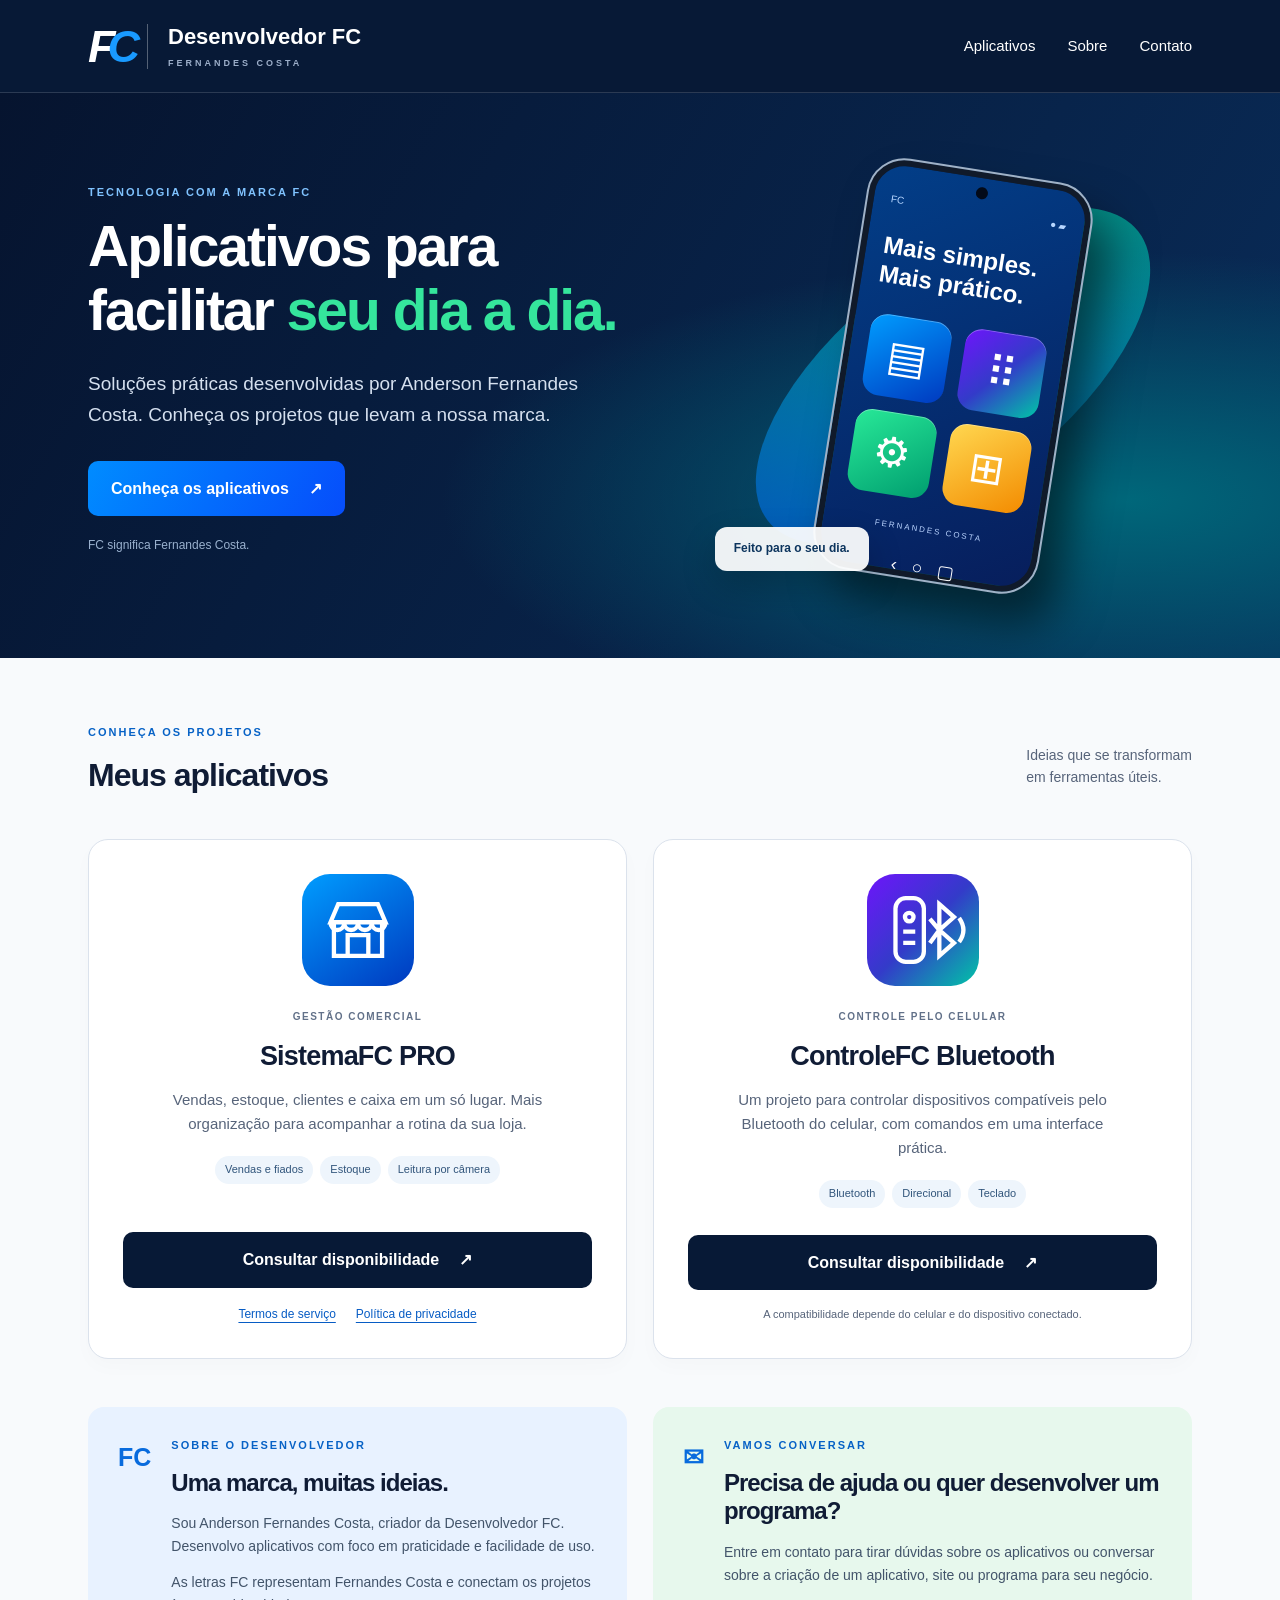
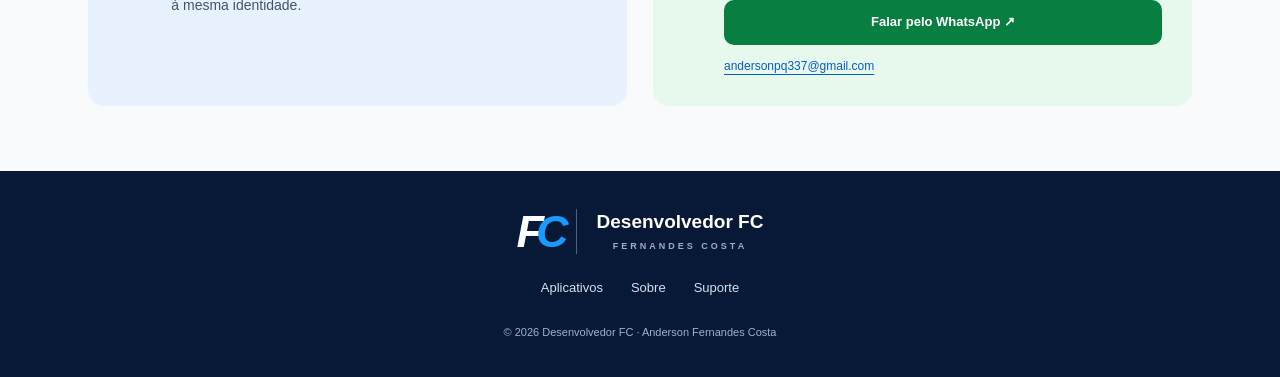
==== index.html @ f3aa9578 "Add files via upload" ====
<!doctype html>
<html lang="pt-BR"><head><meta charset="utf-8"><meta name="viewport" content="width=device-width, initial-scale=1"><meta name="description" content="Conheça os aplicativos da Desenvolvedor FC, marca de Anderson Fernandes Costa. Soluções práticas para o seu dia a dia."><meta name="theme-color" content="#071936"><title>Desenvolvedor FC | Fernandes Costa</title><link rel="icon" href="favicon.svg"><link rel="stylesheet" href="style.css"></head>
<body><a class="skip" href="#aplicativos">Ir para aplicativos</a><header><nav class="wrap"><a class="brand" href="#inicio" aria-label="Desenvolvedor FC início"><span class="logo">F<b>C</b></span><span>Desenvolvedor FC<small>FERNANDES COSTA</small></span></a><div class="navlinks"><a href="#aplicativos">Aplicativos</a><a href="#sobre">Sobre</a><a href="#contato">Contato</a></div></nav></header>
<main><section class="hero" id="inicio"><div class="wrap hero-grid"><div><p class="eyebrow">TECNOLOGIA COM A MARCA FC</p><h1>Aplicativos para<br>facilitar <em>seu dia a dia.</em></h1><p class="intro">Soluções práticas desenvolvidas por Anderson Fernandes Costa. Conheça os projetos que levam a nossa marca.</p><a class="button primary" href="#aplicativos">Conheça os aplicativos <span>↗</span></a><p class="signature">FC significa Fernandes Costa.</p></div><div class="visual" aria-hidden="true"><div class="orbit"></div><div class="phone"><div class="camera"></div><div class="phone-top">FC <span>● ▰</span></div><div class="phone-title">Mais simples.<br>Mais prático.</div><div class="tiles"><span class="tile blue">▤</span><span class="tile purple">⠿</span><span class="tile green">⚙</span><span class="tile orange">⊞</span></div><div class="phone-brand">FERNANDES COSTA</div><div class="phone-bottom">‹ &nbsp; ○ &nbsp; ▢</div></div><div class="floating">Feito para o seu dia.</div></div></div></section>
<section class="apps wrap" id="aplicativos"><div class="section-head"><div><p class="eyebrow">CONHEÇA OS PROJETOS</p><h2>Meus aplicativos</h2></div><p>Ideias que se transformam<br>em ferramentas úteis.</p></div><div class="cards"><article class="card"><div class="app-icon blue" aria-hidden="true"><svg viewBox="0 0 100 100" fill="none" stroke="currentColor" stroke-width="5"><path d="M18 41h64L73 20H27L18 41Zm4 1v38h56V42M38 80V56h24v24M18 41c0 12 16 12 16 0 0 12 16 12 16 0 0 12 16 12 16 0 0 12 16 12 16 0"/></svg></div><span class="tag">GESTÃO COMERCIAL</span><h3>SistemaFC PRO</h3><p>Vendas, estoque, clientes e caixa em um só lugar. Mais organização para acompanhar a rotina da sua loja.</p><div class="features"><span>Vendas e fiados</span><span>Estoque</span><span>Leitura por câmera</span></div><a class="button dark" data-store="sistema" href="mailto:andersonpq337@gmail.com?subject=SistemaFC%20PRO">Consultar disponibilidade <span>↗</span></a><div class="legal"><a href="https://andersonpq1.github.io/sistemafc-pro-termos/">Termos de serviço</a><a href="https://bio.site/politicaprivacidadefcpro">Política de privacidade</a></div></article>
<article class="card"><div class="app-icon purple" aria-hidden="true"><svg viewBox="0 0 100 100" fill="none" stroke="currentColor" stroke-width="5"><rect x="18" y="13" width="33" height="74" rx="12"/><circle cx="34" cy="35" r="5"/><path d="M27 52h14m-14 13h14m28-45 17 15-17 15V20Zm0 30 17 15-17 15V50Zm0 0L58 37m11 13L58 65m34-29q10 14 0 28"/></svg></div><span class="tag">CONTROLE PELO CELULAR</span><h3>ControleFC Bluetooth</h3><p>Um projeto para controlar dispositivos compatíveis pelo Bluetooth do celular, com comandos em uma interface prática.</p><div class="features"><span>Bluetooth</span><span>Direcional</span><span>Teclado</span></div><a class="button dark" data-store="controle" href="mailto:andersonpq337@gmail.com?subject=ControleFC%20Bluetooth">Consultar disponibilidade <span>↗</span></a><p class="compatibility">A compatibilidade depende do celular e do dispositivo conectado.</p></article></div></section>
<section class="wrap info-grid"><article class="about" id="sobre"><span class="info-symbol">FC</span><div><p class="eyebrow">SOBRE O DESENVOLVEDOR</p><h2>Uma marca, muitas ideias.</h2><p>Sou Anderson Fernandes Costa, criador da Desenvolvedor FC. Desenvolvo aplicativos com foco em praticidade e facilidade de uso.</p><p>As letras FC representam Fernandes Costa e conectam os projetos à mesma identidade.</p></div></article><article class="contact" id="contato"><span class="info-symbol">✉</span><div><p class="eyebrow">VAMOS CONVERSAR</p><h2>Precisa de ajuda ou quer desenvolver um programa?</h2><p>Entre em contato para tirar dúvidas sobre os aplicativos ou conversar sobre a criação de um aplicativo, site ou programa para seu negócio.</p><a class="button green-button" href="https://wa.me/5567999724675?text=Ol%C3%A1%21+Vim+pelo+site+Desenvolvedor+FC+e+gostaria+de+conversar+sobre+um+servi%C3%A7o+de+desenvolvimento." target="_blank" rel="noopener noreferrer">Falar pelo WhatsApp ↗</a><a class="email" href="mailto:andersonpq337@gmail.com">andersonpq337@gmail.com</a></div></article></section></main>
<footer><div class="wrap"><a class="brand" href="#inicio"><span class="logo">F<b>C</b></span><span>Desenvolvedor FC<small>FERNANDES COSTA</small></span></a><div class="footer-links"><a href="#aplicativos">Aplicativos</a><a href="#sobre">Sobre</a><a href="#contato">Suporte</a></div><p>© <span id="year">2026</span> Desenvolvedor FC · Anderson Fernandes Costa</p></div></footer><script src="config.js"></script></body></html>
---- style.css ----
:root{--navy:#071936;--ink:#101c35;--blue:#087bff;--green:#35e59c;--muted:#57647a}*{box-sizing:border-box}html{scroll-behavior:smooth;scroll-padding-top:95px}body{margin:0;font-family:Arial,Helvetica,sans-serif;color:var(--ink);background:#f8fafc;line-height:1.6}a{color:#075cc4;text-underline-offset:4px}.wrap{max-width:1160px;margin:auto;padding:0 28px}header{background:var(--navy);border-bottom:1px solid #ffffff25}nav{min-height:92px;display:flex;align-items:center;justify-content:space-between;gap:24px}.brand{display:flex;align-items:center;gap:20px;color:white;text-decoration:none;font-size:22px;font-weight:750;line-height:1.25}.brand small{display:block;font-size:9px;letter-spacing:3px;color:#9caec9;margin-top:7px}.logo{font-size:45px;font-style:italic;font-weight:900;letter-spacing:-8px;padding-right:15px;border-right:1px solid #ffffff50;line-height:1}.logo b{color:#199aff}.navlinks{display:flex;gap:32px}.navlinks a{color:#fff;text-decoration:none;font-size:15px}.navlinks a:hover{color:var(--green)}.hero{color:white;overflow:hidden;background:radial-gradient(ellipse at 88% 72%,#00677a 0,transparent 43%),linear-gradient(120deg,#06142f,#092c59);position:relative}.hero-grid{min-height:565px;display:grid;grid-template-columns:1.25fr 1fr;align-items:center;gap:30px}.eyebrow{font-size:11px;font-weight:800;letter-spacing:2px;color:#0762c6;margin:0 0 14px}.hero .eyebrow{color:#80c3ff}h1{font-size:clamp(36px,4.5vw,57px);letter-spacing:-2px;line-height:1.12;margin:0 0 25px}h1 em{color:var(--green);font-style:normal}.intro{max-width:530px;color:#d5e0ef;font-size:19px;line-height:1.65}.button{display:flex;align-items:center;justify-content:center;gap:20px;padding:15px 23px;border-radius:10px;text-decoration:none;font-weight:700;transition:transform .2s,box-shadow .2s}.button:hover{transform:translateY(-2px);box-shadow:0 8px 24px #00285028}.primary{background:linear-gradient(120deg,#008cff,#064dfb);color:white;width:max-content;margin-top:30px}.signature{color:#9ab1ce;font-size:12px;margin-top:20px}.visual{height:480px;position:relative;display:grid;place-items:center}.orbit{position:absolute;width:470px;height:220px;background:linear-gradient(45deg,#005cff,#00df9e);border-radius:50%;transform:rotate(-38deg);opacity:.6}.phone{position:relative;width:224px;height:412px;transform:rotate(9deg);border:6px solid #101a2a;outline:2px solid #a0b2c7;border-radius:36px;background:linear-gradient(150deg,#023e88,#071e5c);box-shadow:25px 28px 45px #0008;padding:27px 17px 15px}.camera{position:absolute;top:9px;left:100px;width:12px;height:12px;border-radius:50%;background:#030a19}.phone-top{font-size:10px;display:flex;justify-content:space-between;color:#b7d6ff}.phone-title{font-size:24px;font-weight:750;line-height:1.2;margin:24px 0}.tiles{display:grid;grid-template-columns:1fr 1fr;gap:14px}.tile{border-radius:17px;aspect-ratio:1;display:grid;place-items:center;font-size:42px;color:white;box-shadow:inset 0 1px 0 #ffffff50}.blue{background:linear-gradient(145deg,#009dff,#0039bf)}.purple{background:linear-gradient(135deg,#6e15fb,#333bc9,#00c6a6)}.green{background:linear-gradient(145deg,#28e998,#009d6f)}.orange{background:linear-gradient(145deg,#ffd851,#f38b00)}.phone-brand{font-size:8px;letter-spacing:2px;text-align:center;margin-top:24px;color:#bad4ff}.phone-bottom{font-size:18px;text-align:center;margin-top:18px}.floating{position:absolute;bottom:45px;left:0;background:#ffffffed;color:#0c345d;padding:12px 19px;border-radius:12px;font-size:12px;font-weight:700;box-shadow:0 15px 35px #0003}.apps{padding-top:66px;padding-bottom:48px}.section-head{display:flex;justify-content:space-between;align-items:center;margin-bottom:30px}.section-head>p{font-size:14px;color:var(--muted)}h2{font-size:32px;line-height:1.2;letter-spacing:-1px;margin:0 0 15px}.cards{display:grid;grid-template-columns:1fr 1fr;gap:26px}.card{background:white;border:1px solid #dbe2ec;border-radius:20px;padding:34px;box-shadow:0 8px 20px #091e4205;display:flex;flex-direction:column;align-items:center;text-align:center}.app-icon{width:112px;height:112px;border-radius:28px;padding:13px;color:white;margin-bottom:23px}.app-icon svg{width:100%;height:100%}.tag{color:#627189;font-size:10px;font-weight:700;letter-spacing:1.5px}h3{font-size:27px;letter-spacing:-.8px;margin:10px 0}.card>p{color:var(--muted);font-size:15px;max-width:400px;margin:0 0 20px}.features{display:flex;justify-content:center;flex-wrap:wrap;gap:7px;margin-bottom:27px}.features span{font-size:11px;border-radius:20px;padding:5px 10px;background:#eef5fc;color:#31557b}.dark{background:var(--navy);color:white;width:100%;margin-top:auto}.legal{display:flex;gap:20px;justify-content:center;margin-top:17px;font-size:12px;flex-wrap:wrap}.card .compatibility{font-size:11px;margin:16px 0 0}.info-grid{display:grid;grid-template-columns:1fr 1fr;gap:26px;padding-bottom:65px}.about,.contact{border-radius:16px;padding:30px;display:flex;gap:20px}.about{background:#e8f2ff}.contact{background:#e7f8ed}.info-grid h2{font-size:24px}.info-grid p:not(.eyebrow){font-size:14px;color:#42546a}.info-symbol{font-weight:900;font-size:25px;color:#086bdd}.green-button{background:#087f40;color:#fff;font-size:13px;padding:12px}.email{display:block;margin-top:12px;font-size:12px;overflow-wrap:anywhere}footer{background:var(--navy);color:#9eb1cf;text-align:center;padding:38px 0 25px}footer .brand{justify-content:center;font-size:19px}.footer-links{display:flex;justify-content:center;gap:28px;margin-top:24px}.footer-links a{color:#d5e0ef;font-size:13px;text-decoration:none}footer p{font-size:11px;margin-top:25px}.skip{position:absolute;left:12px;top:-100px;background:white;padding:10px;z-index:9}.skip:focus{top:10px}:focus-visible{outline:3px solid #ecaa13;outline-offset:5px}@media(max-width:760px){nav{flex-wrap:wrap;justify-content:center;padding-top:20px!important;padding-bottom:17px!important;gap:18px}.brand{font-size:20px}.navlinks{gap:30px}.hero-grid{grid-template-columns:1fr;padding-top:45px;text-align:center;gap:0}.intro{margin:auto;font-size:17px}.primary{margin:25px auto 0}.hero h1{font-size:43px}.visual{height:390px}.phone{transform:rotate(7deg) scale(.82)}.floating{left:12%;bottom:28px}.orbit{width:360px;height:165px}.cards,.info-grid{grid-template-columns:1fr}.section-head>p{display:none}.section-head h2{font-size:30px}.card{padding:28px 24px}.wrap{padding-left:20px;padding-right:20px}.apps{padding-top:45px}.info-grid{padding-bottom:40px}.about,.contact{padding:25px}.info-symbol{display:none}}@media(prefers-reduced-motion:reduce){html{scroll-behavior:auto}.button{transition:none}}
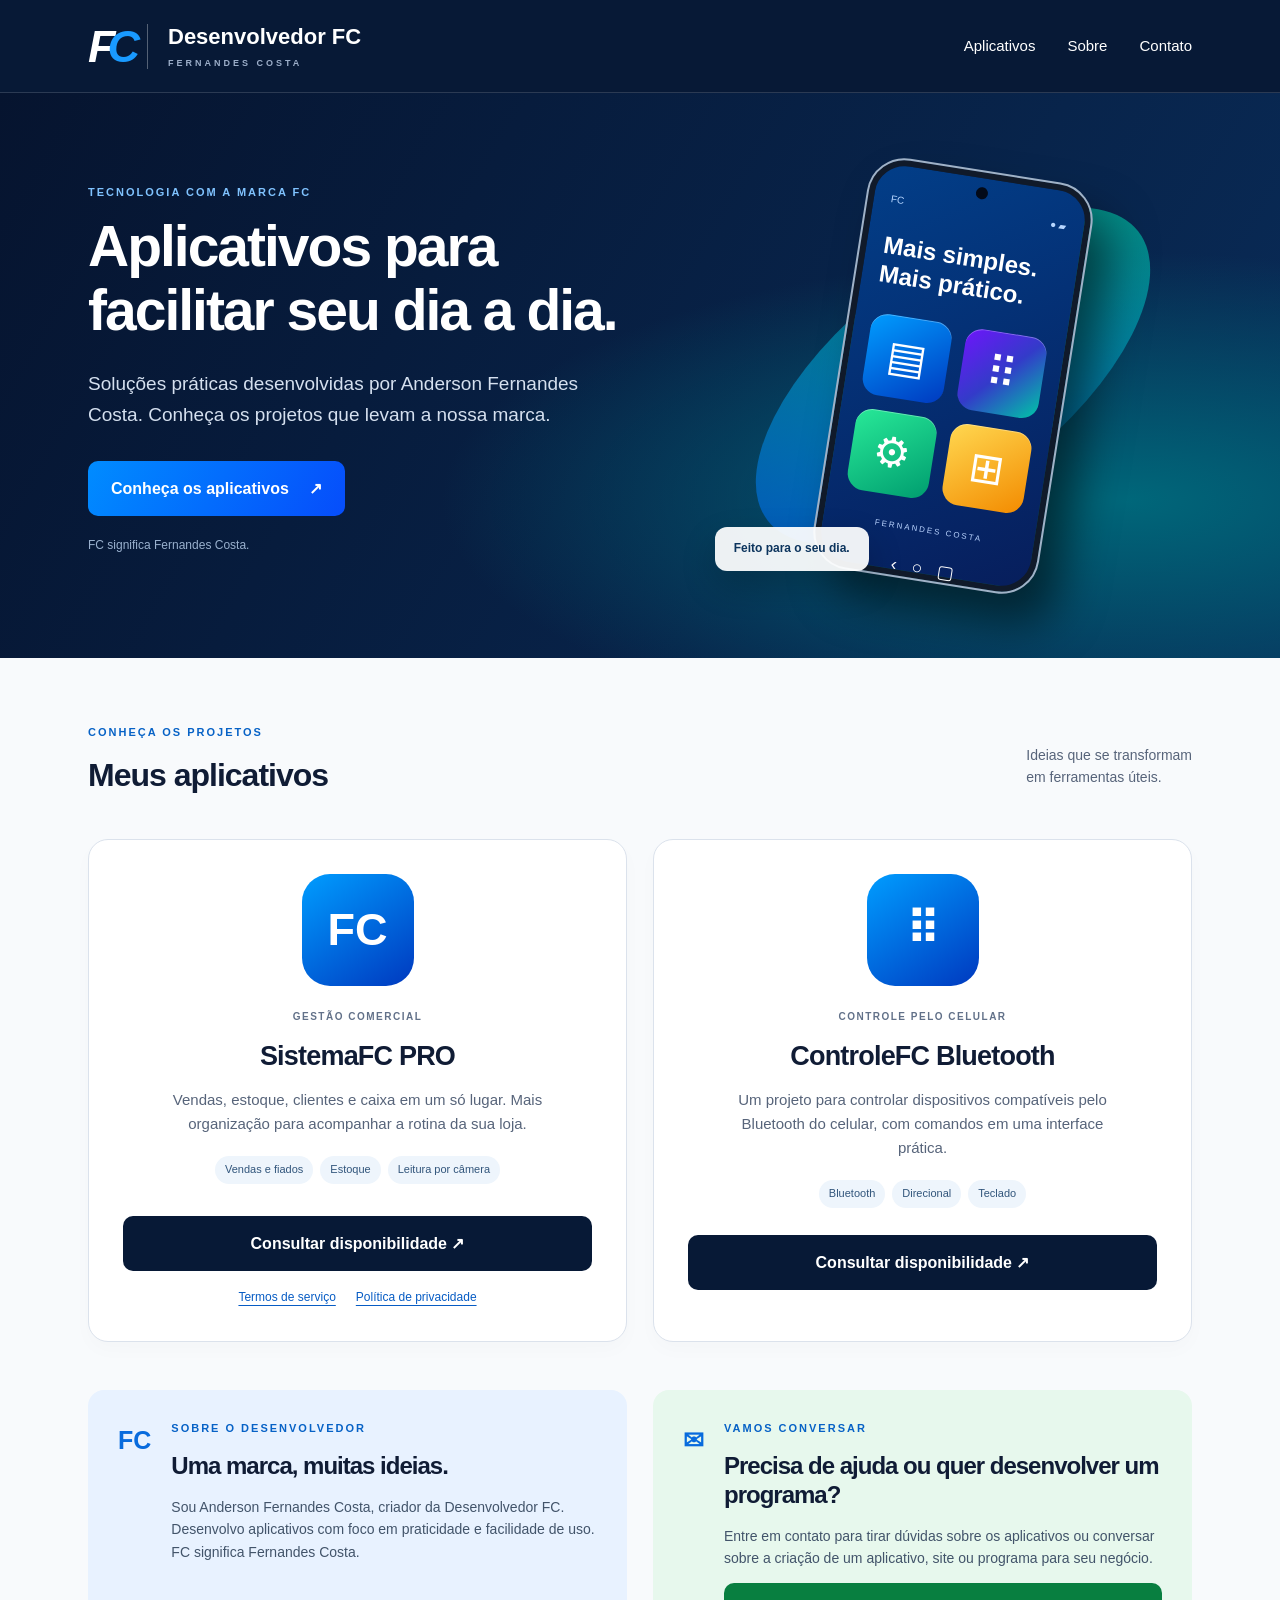
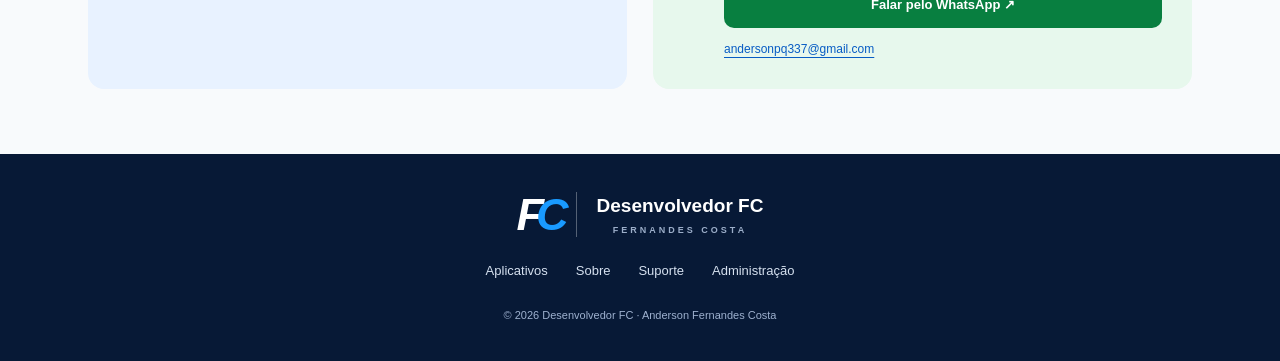
==== commit 3904a7e1: "Add files via upload" ====
--- a/index.html
+++ b/index.html
@@ -5,4 +5,4 @@
 <section class="apps wrap" id="aplicativos"><div class="section-head"><div><p class="eyebrow">CONHEÇA OS PROJETOS</p><h2>Meus aplicativos</h2></div><p>Ideias que se transformam<br>em ferramentas úteis.</p></div><div class="cards"><article class="card"><div class="app-icon blue" aria-hidden="true"><svg viewBox="0 0 100 100" fill="none" stroke="currentColor" stroke-width="5"><path d="M18 41h64L73 20H27L18 41Zm4 1v38h56V42M38 80V56h24v24M18 41c0 12 16 12 16 0 0 12 16 12 16 0 0 12 16 12 16 0 0 12 16 12 16 0"/></svg></div><span class="tag">GESTÃO COMERCIAL</span><h3>SistemaFC PRO</h3><p>Vendas, estoque, clientes e caixa em um só lugar. Mais organização para acompanhar a rotina da sua loja.</p><div class="features"><span>Vendas e fiados</span><span>Estoque</span><span>Leitura por câmera</span></div><a class="button dark" data-store="sistema" href="mailto:andersonpq337@gmail.com?subject=SistemaFC%20PRO">Consultar disponibilidade <span>↗</span></a><div class="legal"><a href="https://andersonpq1.github.io/sistemafc-pro-termos/">Termos de serviço</a><a href="https://bio.site/politicaprivacidadefcpro">Política de privacidade</a></div></article>
 <article class="card"><div class="app-icon purple" aria-hidden="true"><svg viewBox="0 0 100 100" fill="none" stroke="currentColor" stroke-width="5"><rect x="18" y="13" width="33" height="74" rx="12"/><circle cx="34" cy="35" r="5"/><path d="M27 52h14m-14 13h14m28-45 17 15-17 15V20Zm0 30 17 15-17 15V50Zm0 0L58 37m11 13L58 65m34-29q10 14 0 28"/></svg></div><span class="tag">CONTROLE PELO CELULAR</span><h3>ControleFC Bluetooth</h3><p>Um projeto para controlar dispositivos compatíveis pelo Bluetooth do celular, com comandos em uma interface prática.</p><div class="features"><span>Bluetooth</span><span>Direcional</span><span>Teclado</span></div><a class="button dark" data-store="controle" href="mailto:andersonpq337@gmail.com?subject=ControleFC%20Bluetooth">Consultar disponibilidade <span>↗</span></a><p class="compatibility">A compatibilidade depende do celular e do dispositivo conectado.</p></article></div></section>
 <section class="wrap info-grid"><article class="about" id="sobre"><span class="info-symbol">FC</span><div><p class="eyebrow">SOBRE O DESENVOLVEDOR</p><h2>Uma marca, muitas ideias.</h2><p>Sou Anderson Fernandes Costa, criador da Desenvolvedor FC. Desenvolvo aplicativos com foco em praticidade e facilidade de uso.</p><p>As letras FC representam Fernandes Costa e conectam os projetos à mesma identidade.</p></div></article><article class="contact" id="contato"><span class="info-symbol">✉</span><div><p class="eyebrow">VAMOS CONVERSAR</p><h2>Precisa de ajuda ou quer desenvolver um programa?</h2><p>Entre em contato para tirar dúvidas sobre os aplicativos ou conversar sobre a criação de um aplicativo, site ou programa para seu negócio.</p><a class="button green-button" href="https://wa.me/5567999724675?text=Ol%C3%A1%21+Vim+pelo+site+Desenvolvedor+FC+e+gostaria+de+conversar+sobre+um+servi%C3%A7o+de+desenvolvimento." target="_blank" rel="noopener noreferrer">Falar pelo WhatsApp ↗</a><a class="email" href="mailto:andersonpq337@gmail.com">andersonpq337@gmail.com</a></div></article></section></main>
-<footer><div class="wrap"><a class="brand" href="#inicio"><span class="logo">F<b>C</b></span><span>Desenvolvedor FC<small>FERNANDES COSTA</small></span></a><div class="footer-links"><a href="#aplicativos">Aplicativos</a><a href="#sobre">Sobre</a><a href="#contato">Suporte</a></div><p>© <span id="year">2026</span> Desenvolvedor FC · Anderson Fernandes Costa</p></div></footer><script src="config.js"></script></body></html>
+<footer><div class="wrap"><a class="brand" href="#inicio"><span class="logo">F<b>C</b></span><span>Desenvolvedor FC<small>FERNANDES COSTA</small></span></a><div class="footer-links"><a href="#aplicativos">Aplicativos</a><a href="#sobre">Sobre</a><a href="#contato">Suporte</a><a href="admin.html">Administração</a></div><p>© <span id="year">2026</span> Desenvolvedor FC · Anderson Fernandes Costa</p></div></footer><script src="config.js"></script><script src="supabase-config.js"></script><script src="fc-api.js"></script><script src="site-data.js"></script><script src="site-live.js"></script></body></html>
